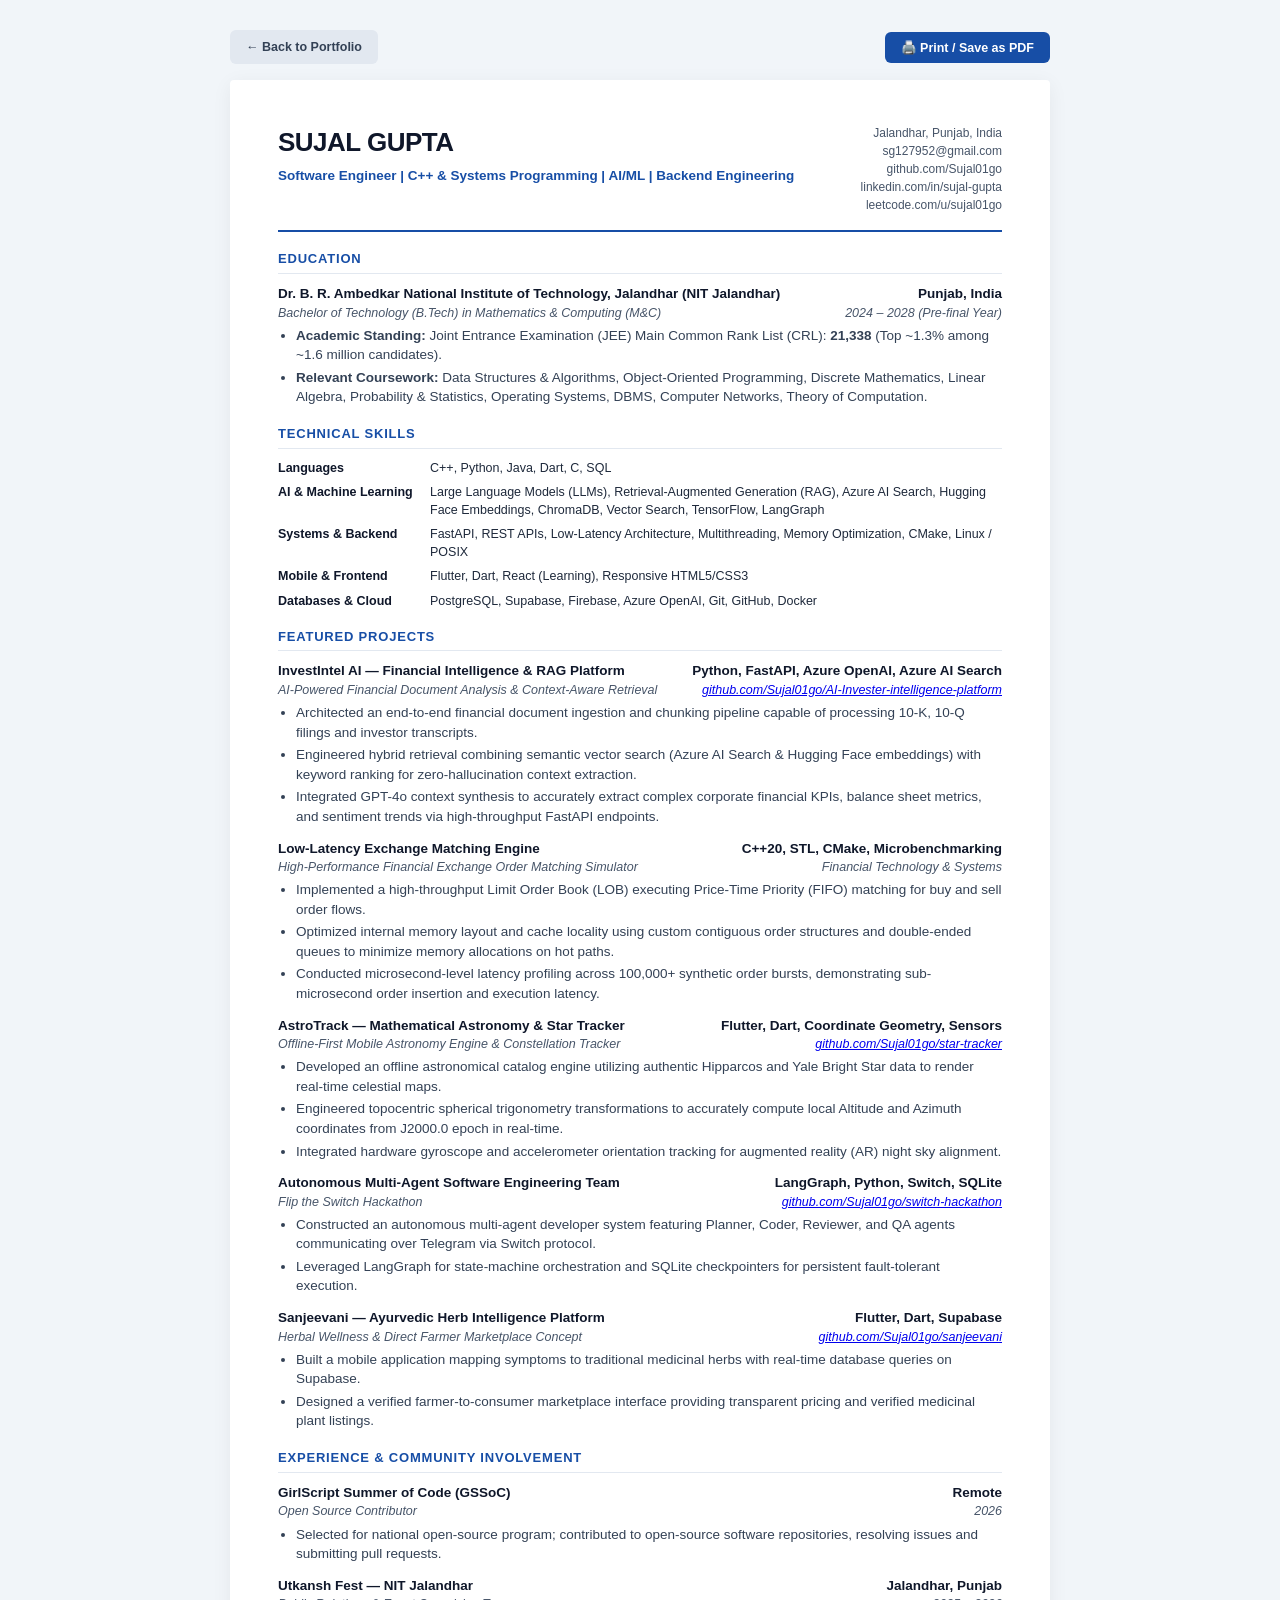
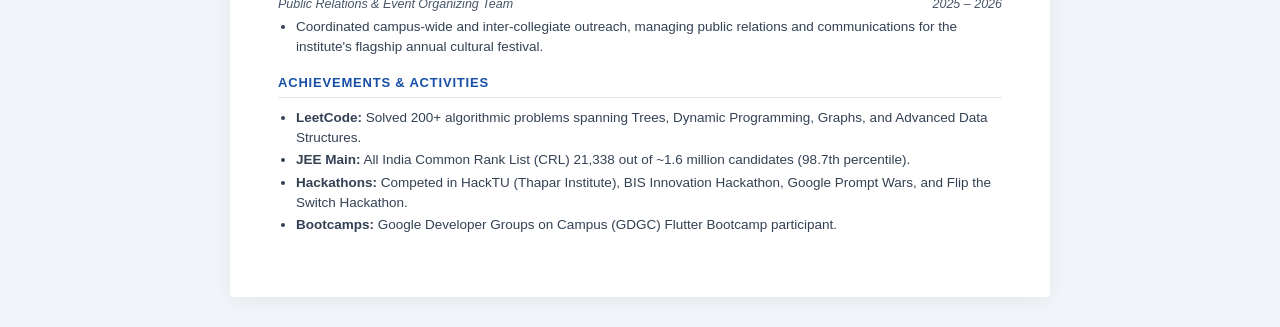
==== assets/resume/resume.html @ 84b076a3 "feat: initial commit - Rishi Ahuja inspired portfolio for Sujal Gupta" ====
<!DOCTYPE html>
<html lang="en">
<head>
  <meta charset="UTF-8">
  <meta name="viewport" content="width=device-width, initial-scale=1.0">
  <title>Sujal Gupta — Résumé</title>
  <style>
    :root {
      --text: #1e293b;
      --muted: #475569;
      --accent: #174ea6;
      --border: #e2e8f0;
      --bg: #ffffff;
    }
    * { box-sizing: border-box; margin: 0; padding: 0; }
    body {
      font-family: -apple-system, BlinkMacSystemFont, "Segoe UI", Roboto, "Helvetica Neue", Arial, sans-serif;
      color: var(--text);
      background: #f1f5f9;
      line-height: 1.45;
      font-size: 13.5px;
      padding: 30px 15px;
    }
    .page {
      max-width: 820px;
      margin: 0 auto;
      background: var(--bg);
      padding: 44px 48px;
      box-shadow: 0 4px 20px rgba(0,0,0,0.06);
      border-radius: 4px;
    }
    .header {
      border-bottom: 2px solid var(--accent);
      padding-bottom: 16px;
      margin-bottom: 18px;
      display: flex;
      justify-content: space-between;
      align-items: flex-start;
    }
    .header h1 {
      font-size: 26px;
      font-weight: 700;
      color: #0f172a;
      letter-spacing: -0.5px;
    }
    .header .subtitle {
      font-size: 13.5px;
      color: var(--accent);
      font-weight: 600;
      margin-top: 4px;
    }
    .contact-info {
      text-align: right;
      font-size: 12px;
      color: var(--muted);
      line-height: 1.5;
    }
    .contact-info a {
      color: inherit;
      text-decoration: none;
    }
    .contact-info a:hover {
      color: var(--accent);
      text-decoration: underline;
    }
    .section {
      margin-bottom: 18px;
    }
    .section-title {
      font-size: 13px;
      font-weight: 700;
      text-transform: uppercase;
      letter-spacing: 0.8px;
      color: var(--accent);
      border-bottom: 1px solid var(--border);
      padding-bottom: 4px;
      margin-bottom: 10px;
    }
    .item {
      margin-bottom: 12px;
    }
    .item-header {
      display: flex;
      justify-content: space-between;
      font-weight: 600;
      font-size: 13.5px;
      color: #0f172a;
    }
    .item-sub {
      display: flex;
      justify-content: space-between;
      font-style: italic;
      color: var(--muted);
      font-size: 12.5px;
      margin-bottom: 4px;
    }
    ul.bullets {
      padding-left: 18px;
      margin-top: 4px;
    }
    ul.bullets li {
      margin-bottom: 3px;
      color: #334155;
    }
    .skills-grid {
      display: grid;
      grid-template-columns: 140px 1fr;
      gap: 6px 12px;
      font-size: 12.5px;
    }
    .skill-cat {
      font-weight: 600;
      color: #0f172a;
    }
    .print-bar {
      max-width: 820px;
      margin: 0 auto 16px auto;
      display: flex;
      justify-content: space-between;
      align-items: center;
    }
    .btn {
      display: inline-flex;
      align-items: center;
      gap: 6px;
      padding: 8px 16px;
      background: var(--accent);
      color: white;
      text-decoration: none;
      border-radius: 6px;
      font-weight: 600;
      font-size: 12.5px;
      border: none;
      cursor: pointer;
    }
    .btn-secondary {
      background: #e2e8f0;
      color: #334155;
    }
    @media print {
      body { background: white; padding: 0; }
      .page { box-shadow: none; padding: 0; }
      .print-bar { display: none; }
    }
  </style>
</head>
<body>
  <div class="print-bar">
    <a href="../../index.html" class="btn btn-secondary">← Back to Portfolio</a>
    <button onclick="window.print()" class="btn">🖨️ Print / Save as PDF</button>
  </div>

  <div class="page">
    <header class="header">
      <div>
        <h1>SUJAL GUPTA</h1>
        <div class="subtitle">Software Engineer | C++ &amp; Systems Programming | AI/ML | Backend Engineering</div>
      </div>
      <div class="contact-info">
        <div>Jalandhar, Punjab, India</div>
        <div><a href="mailto:sg127952@gmail.com">sg127952@gmail.com</a></div>
        <div><a href="https://github.com/Sujal01go" target="_blank">github.com/Sujal01go</a></div>
        <div><a href="https://linkedin.com/in/sujal-gupta-4198b9368/" target="_blank">linkedin.com/in/sujal-gupta</a></div>
        <div><a href="https://leetcode.com/u/sujal01go/" target="_blank">leetcode.com/u/sujal01go</a></div>
      </div>
    </header>

    <section class="section">
      <h2 class="section-title">Education</h2>
      <div class="item">
        <div class="item-header">
          <span>Dr. B. R. Ambedkar National Institute of Technology, Jalandhar (NIT Jalandhar)</span>
          <span>Punjab, India</span>
        </div>
        <div class="item-sub">
          <span>Bachelor of Technology (B.Tech) in Mathematics &amp; Computing (M&amp;C)</span>
          <span>2024 – 2028 (Pre-final Year)</span>
        </div>
        <ul class="bullets">
          <li><strong>Academic Standing:</strong> Joint Entrance Examination (JEE) Main Common Rank List (CRL): <strong>21,338</strong> (Top ~1.3% among ~1.6 million candidates).</li>
          <li><strong>Relevant Coursework:</strong> Data Structures &amp; Algorithms, Object-Oriented Programming, Discrete Mathematics, Linear Algebra, Probability &amp; Statistics, Operating Systems, DBMS, Computer Networks, Theory of Computation.</li>
        </ul>
      </div>
    </section>

    <section class="section">
      <h2 class="section-title">Technical Skills</h2>
      <div class="skills-grid">
        <div class="skill-cat">Languages</div>
        <div>C++, Python, Java, Dart, C, SQL</div>
        <div class="skill-cat">AI &amp; Machine Learning</div>
        <div>Large Language Models (LLMs), Retrieval-Augmented Generation (RAG), Azure AI Search, Hugging Face Embeddings, ChromaDB, Vector Search, TensorFlow, LangGraph</div>
        <div class="skill-cat">Systems &amp; Backend</div>
        <div>FastAPI, REST APIs, Low-Latency Architecture, Multithreading, Memory Optimization, CMake, Linux / POSIX</div>
        <div class="skill-cat">Mobile &amp; Frontend</div>
        <div>Flutter, Dart, React (Learning), Responsive HTML5/CSS3</div>
        <div class="skill-cat">Databases &amp; Cloud</div>
        <div>PostgreSQL, Supabase, Firebase, Azure OpenAI, Git, GitHub, Docker</div>
      </div>
    </section>

    <section class="section">
      <h2 class="section-title">Featured Projects</h2>
      
      <div class="item">
        <div class="item-header">
          <span>InvestIntel AI — Financial Intelligence &amp; RAG Platform</span>
          <span>Python, FastAPI, Azure OpenAI, Azure AI Search</span>
        </div>
        <div class="item-sub">
          <span>AI-Powered Financial Document Analysis &amp; Context-Aware Retrieval</span>
          <span><a href="https://github.com/Sujal01go/AI-Invester-intelligence-platform" target="_blank">github.com/Sujal01go/AI-Invester-intelligence-platform</a></span>
        </div>
        <ul class="bullets">
          <li>Architected an end-to-end financial document ingestion and chunking pipeline capable of processing 10-K, 10-Q filings and investor transcripts.</li>
          <li>Engineered hybrid retrieval combining semantic vector search (Azure AI Search &amp; Hugging Face embeddings) with keyword ranking for zero-hallucination context extraction.</li>
          <li>Integrated GPT-4o context synthesis to accurately extract complex corporate financial KPIs, balance sheet metrics, and sentiment trends via high-throughput FastAPI endpoints.</li>
        </ul>
      </div>

      <div class="item">
        <div class="item-header">
          <span>Low-Latency Exchange Matching Engine</span>
          <span>C++20, STL, CMake, Microbenchmarking</span>
        </div>
        <div class="item-sub">
          <span>High-Performance Financial Exchange Order Matching Simulator</span>
          <span>Financial Technology &amp; Systems</span>
        </div>
        <ul class="bullets">
          <li>Implemented a high-throughput Limit Order Book (LOB) executing Price-Time Priority (FIFO) matching for buy and sell order flows.</li>
          <li>Optimized internal memory layout and cache locality using custom contiguous order structures and double-ended queues to minimize memory allocations on hot paths.</li>
          <li>Conducted microsecond-level latency profiling across 100,000+ synthetic order bursts, demonstrating sub-microsecond order insertion and execution latency.</li>
        </ul>
      </div>

      <div class="item">
        <div class="item-header">
          <span>AstroTrack — Mathematical Astronomy &amp; Star Tracker</span>
          <span>Flutter, Dart, Coordinate Geometry, Sensors</span>
        </div>
        <div class="item-sub">
          <span>Offline-First Mobile Astronomy Engine &amp; Constellation Tracker</span>
          <span><a href="https://github.com/Sujal01go/star-tracker" target="_blank">github.com/Sujal01go/star-tracker</a></span>
        </div>
        <ul class="bullets">
          <li>Developed an offline astronomical catalog engine utilizing authentic Hipparcos and Yale Bright Star data to render real-time celestial maps.</li>
          <li>Engineered topocentric spherical trigonometry transformations to accurately compute local Altitude and Azimuth coordinates from J2000.0 epoch in real-time.</li>
          <li>Integrated hardware gyroscope and accelerometer orientation tracking for augmented reality (AR) night sky alignment.</li>
        </ul>
      </div>

      <div class="item">
        <div class="item-header">
          <span>Autonomous Multi-Agent Software Engineering Team</span>
          <span>LangGraph, Python, Switch, SQLite</span>
        </div>
        <div class="item-sub">
          <span>Flip the Switch Hackathon</span>
          <span><a href="https://github.com/Sujal01go/switch-hackathon" target="_blank">github.com/Sujal01go/switch-hackathon</a></span>
        </div>
        <ul class="bullets">
          <li>Constructed an autonomous multi-agent developer system featuring Planner, Coder, Reviewer, and QA agents communicating over Telegram via Switch protocol.</li>
          <li>Leveraged LangGraph for state-machine orchestration and SQLite checkpointers for persistent fault-tolerant execution.</li>
        </ul>
      </div>

      <div class="item">
        <div class="item-header">
          <span>Sanjeevani — Ayurvedic Herb Intelligence Platform</span>
          <span>Flutter, Dart, Supabase</span>
        </div>
        <div class="item-sub">
          <span>Herbal Wellness &amp; Direct Farmer Marketplace Concept</span>
          <span><a href="https://github.com/Sujal01go/sanjeevani" target="_blank">github.com/Sujal01go/sanjeevani</a></span>
        </div>
        <ul class="bullets">
          <li>Built a mobile application mapping symptoms to traditional medicinal herbs with real-time database queries on Supabase.</li>
          <li>Designed a verified farmer-to-consumer marketplace interface providing transparent pricing and verified medicinal plant listings.</li>
        </ul>
      </div>
    </section>

    <section class="section">
      <h2 class="section-title">Experience &amp; Community Involvement</h2>
      <div class="item">
        <div class="item-header">
          <span>GirlScript Summer of Code (GSSoC)</span>
          <span>Remote</span>
        </div>
        <div class="item-sub">
          <span>Open Source Contributor</span>
          <span>2026</span>
        </div>
        <ul class="bullets">
          <li>Selected for national open-source program; contributed to open-source software repositories, resolving issues and submitting pull requests.</li>
        </ul>
      </div>

      <div class="item">
        <div class="item-header">
          <span>Utkansh Fest — NIT Jalandhar</span>
          <span>Jalandhar, Punjab</span>
        </div>
        <div class="item-sub">
          <span>Public Relations &amp; Event Organizing Team</span>
          <span>2025 – 2026</span>
        </div>
        <ul class="bullets">
          <li>Coordinated campus-wide and inter-collegiate outreach, managing public relations and communications for the institute's flagship annual cultural festival.</li>
        </ul>
      </div>
    </section>

    <section class="section">
      <h2 class="section-title">Achievements &amp; Activities</h2>
      <ul class="bullets">
        <li><strong>LeetCode:</strong> Solved 200+ algorithmic problems spanning Trees, Dynamic Programming, Graphs, and Advanced Data Structures.</li>
        <li><strong>JEE Main:</strong> All India Common Rank List (CRL) 21,338 out of ~1.6 million candidates (98.7th percentile).</li>
        <li><strong>Hackathons:</strong> Competed in HackTU (Thapar Institute), BIS Innovation Hackathon, Google Prompt Wars, and Flip the Switch Hackathon.</li>
        <li><strong>Bootcamps:</strong> Google Developer Groups on Campus (GDGC) Flutter Bootcamp participant.</li>
      </ul>
    </section>
  </div>
</body>
</html>
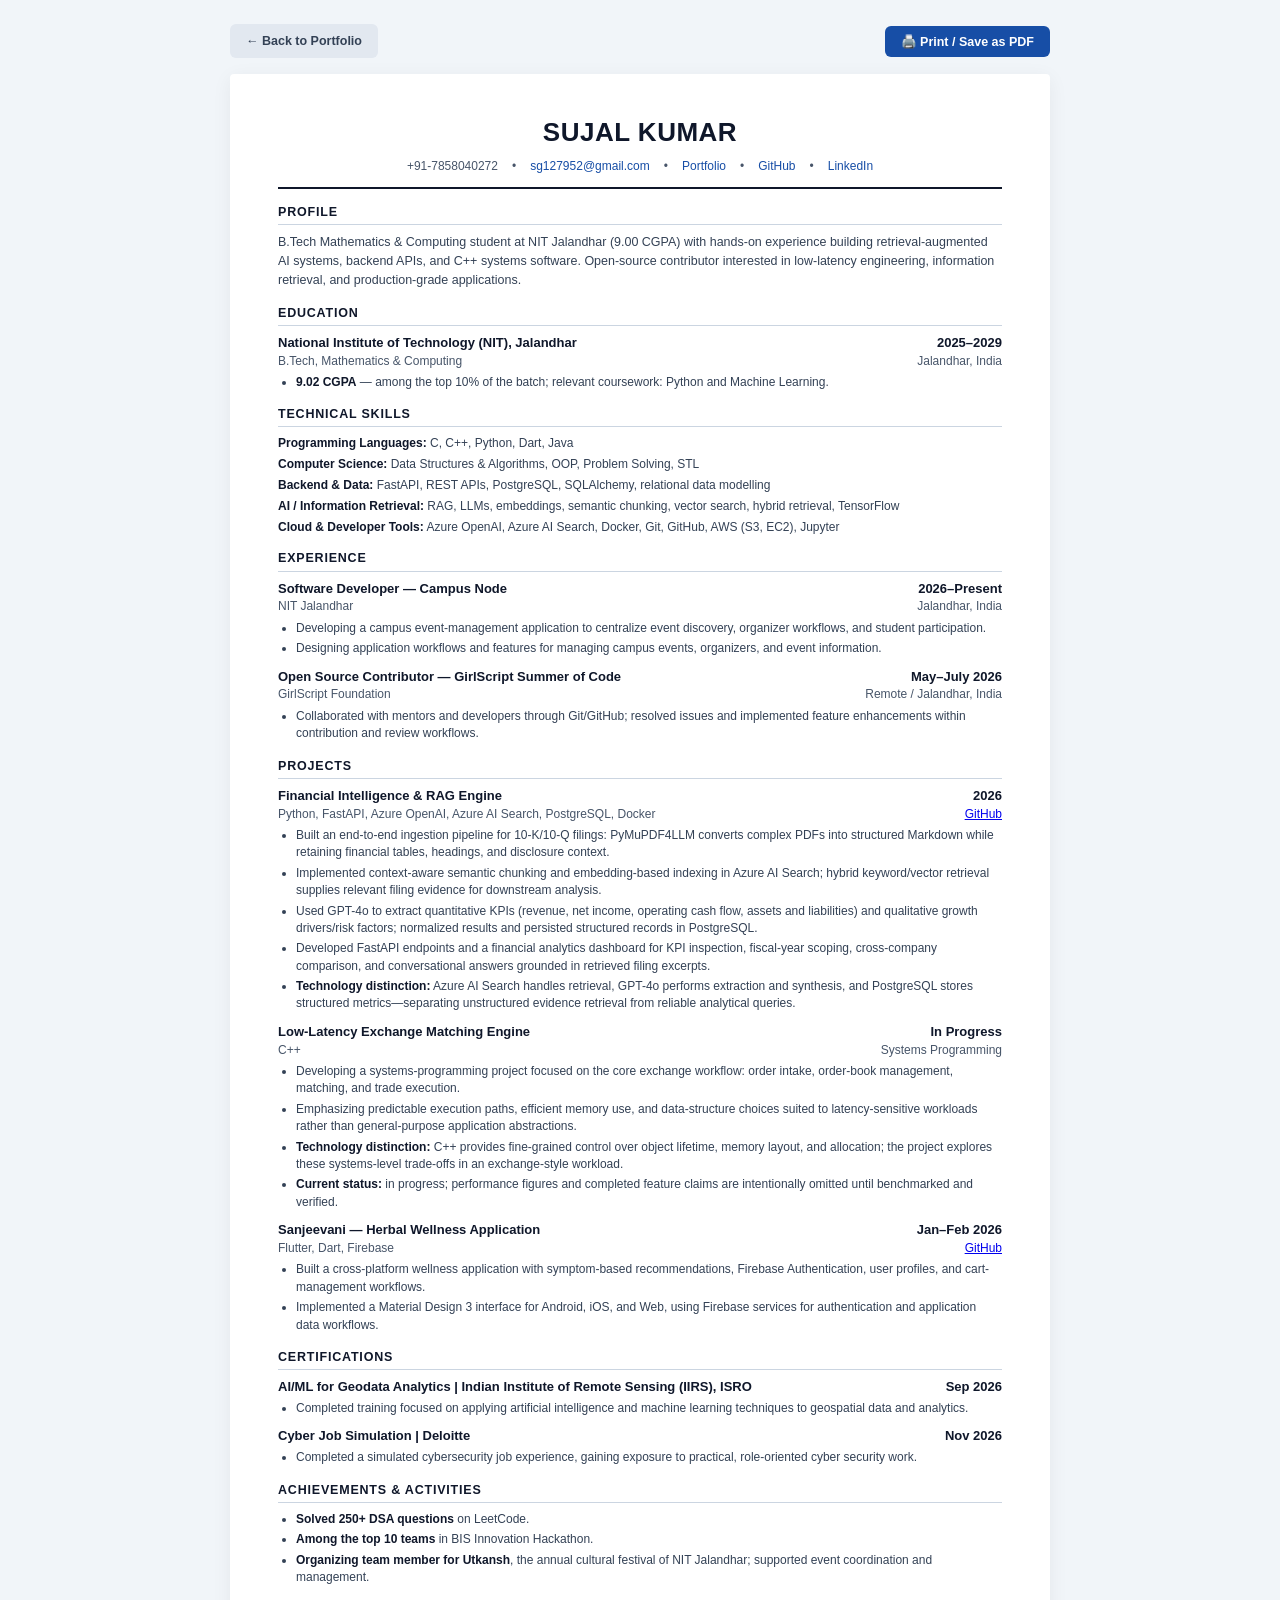
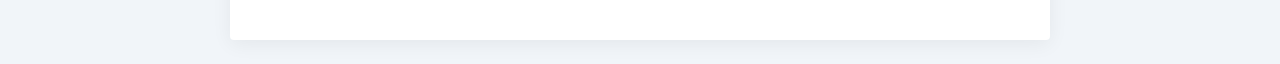
==== commit d63804d6: "feat: synchronize website and resume to exact resume records with advanced mobile optimization" ====
--- a/assets/resume/resume.html
+++ b/assets/resume/resume.html
@@ -3,7 +3,7 @@
 <head>
   <meta charset="UTF-8">
   <meta name="viewport" content="width=device-width, initial-scale=1.0">
-  <title>Sujal Gupta — Résumé</title>
+  <title>Sujal Kumar — Résumé</title>
   <style>
     :root {
       --text: #1e293b;
@@ -18,98 +18,106 @@
       color: var(--text);
       background: #f1f5f9;
       line-height: 1.45;
-      font-size: 13.5px;
-      padding: 30px 15px;
+      font-size: 13px;
+      padding: 24px 12px;
     }
     .page {
       max-width: 820px;
       margin: 0 auto;
       background: var(--bg);
-      padding: 44px 48px;
+      padding: 40px 48px;
       box-shadow: 0 4px 20px rgba(0,0,0,0.06);
       border-radius: 4px;
     }
     .header {
-      border-bottom: 2px solid var(--accent);
-      padding-bottom: 16px;
-      margin-bottom: 18px;
-      display: flex;
-      justify-content: space-between;
-      align-items: flex-start;
+      border-bottom: 2px solid #0f172a;
+      padding-bottom: 12px;
+      margin-bottom: 14px;
+      text-align: center;
     }
     .header h1 {
       font-size: 26px;
-      font-weight: 700;
-      color: #0f172a;
-      letter-spacing: -0.5px;
-    }
-    .header .subtitle {
-      font-size: 13.5px;
-      color: var(--accent);
-      font-weight: 600;
-      margin-top: 4px;
+      font-weight: 800;
+      color: #0f172a;
+      letter-spacing: 0.5px;
+      text-transform: uppercase;
+      margin-bottom: 6px;
     }
     .contact-info {
-      text-align: right;
       font-size: 12px;
       color: var(--muted);
-      line-height: 1.5;
+      display: flex;
+      flex-wrap: wrap;
+      justify-content: center;
+      gap: 6px 14px;
     }
     .contact-info a {
-      color: inherit;
+      color: var(--accent);
       text-decoration: none;
+      font-weight: 500;
     }
     .contact-info a:hover {
-      color: var(--accent);
       text-decoration: underline;
     }
     .section {
-      margin-bottom: 18px;
+      margin-bottom: 14px;
     }
     .section-title {
-      font-size: 13px;
-      font-weight: 700;
+      font-size: 12.5px;
+      font-weight: 800;
       text-transform: uppercase;
       letter-spacing: 0.8px;
-      color: var(--accent);
-      border-bottom: 1px solid var(--border);
-      padding-bottom: 4px;
+      color: #0f172a;
+      border-bottom: 1px solid #cbd5e1;
+      padding-bottom: 3px;
+      margin-bottom: 8px;
+    }
+    .item {
       margin-bottom: 10px;
     }
-    .item {
-      margin-bottom: 12px;
-    }
     .item-header {
       display: flex;
       justify-content: space-between;
-      font-weight: 600;
-      font-size: 13.5px;
+      font-weight: 700;
+      font-size: 13px;
       color: #0f172a;
     }
     .item-sub {
       display: flex;
       justify-content: space-between;
-      font-style: italic;
       color: var(--muted);
+      font-size: 12px;
+      margin-bottom: 4px;
+    }
+    .profile-p {
+      color: #334155;
       font-size: 12.5px;
-      margin-bottom: 4px;
+      line-height: 1.5;
     }
     ul.bullets {
       padding-left: 18px;
-      margin-top: 4px;
+      margin-top: 3px;
     }
     ul.bullets li {
       margin-bottom: 3px;
       color: #334155;
-    }
-    .skills-grid {
-      display: grid;
-      grid-template-columns: 140px 1fr;
-      gap: 6px 12px;
-      font-size: 12.5px;
-    }
-    .skill-cat {
-      font-weight: 600;
+      line-height: 1.45;
+      font-size: 12px;
+    }
+    ul.bullets li strong {
+      color: #0f172a;
+    }
+    .skills-block {
+      display: flex;
+      flex-direction: column;
+      gap: 4px;
+      font-size: 12px;
+      color: #334155;
+    }
+    .skills-block div {
+      line-height: 1.4;
+    }
+    .skills-block strong {
       color: #0f172a;
     }
     .print-bar {
@@ -118,6 +126,7 @@
       display: flex;
       justify-content: space-between;
       align-items: center;
+      gap: 10px;
     }
     .btn {
       display: inline-flex;
@@ -139,7 +148,7 @@
     }
     @media print {
       body { background: white; padding: 0; }
-      .page { box-shadow: none; padding: 0; }
+      .page { box-shadow: none; padding: 0; max-width: 100%; }
       .print-bar { display: none; }
     }
   </style>
@@ -152,173 +161,178 @@
 
   <div class="page">
     <header class="header">
-      <div>
-        <h1>SUJAL GUPTA</h1>
-        <div class="subtitle">Software Engineer | C++ &amp; Systems Programming | AI/ML | Backend Engineering</div>
-      </div>
+      <h1>SUJAL KUMAR</h1>
       <div class="contact-info">
-        <div>Jalandhar, Punjab, India</div>
-        <div><a href="mailto:sg127952@gmail.com">sg127952@gmail.com</a></div>
-        <div><a href="https://github.com/Sujal01go" target="_blank">github.com/Sujal01go</a></div>
-        <div><a href="https://linkedin.com/in/sujal-gupta-4198b9368/" target="_blank">linkedin.com/in/sujal-gupta</a></div>
-        <div><a href="https://leetcode.com/u/sujal01go/" target="_blank">leetcode.com/u/sujal01go</a></div>
+        <span>+91-7858040272</span>
+        <span>•</span>
+        <span><a href="mailto:sg127952@gmail.com">sg127952@gmail.com</a></span>
+        <span>•</span>
+        <span><a href="../../index.html">Portfolio</a></span>
+        <span>•</span>
+        <span><a href="https://github.com/Sujal01go" target="_blank">GitHub</a></span>
+        <span>•</span>
+        <span><a href="https://www.linkedin.com/in/sujal-gupta-4198b9368/" target="_blank">LinkedIn</a></span>
       </div>
     </header>
 
-    <section class="section">
-      <h2 class="section-title">Education</h2>
-      <div class="item">
-        <div class="item-header">
-          <span>Dr. B. R. Ambedkar National Institute of Technology, Jalandhar (NIT Jalandhar)</span>
-          <span>Punjab, India</span>
-        </div>
-        <div class="item-sub">
-          <span>Bachelor of Technology (B.Tech) in Mathematics &amp; Computing (M&amp;C)</span>
-          <span>2024 – 2028 (Pre-final Year)</span>
-        </div>
-        <ul class="bullets">
-          <li><strong>Academic Standing:</strong> Joint Entrance Examination (JEE) Main Common Rank List (CRL): <strong>21,338</strong> (Top ~1.3% among ~1.6 million candidates).</li>
-          <li><strong>Relevant Coursework:</strong> Data Structures &amp; Algorithms, Object-Oriented Programming, Discrete Mathematics, Linear Algebra, Probability &amp; Statistics, Operating Systems, DBMS, Computer Networks, Theory of Computation.</li>
-        </ul>
-      </div>
-    </section>
-
-    <section class="section">
-      <h2 class="section-title">Technical Skills</h2>
-      <div class="skills-grid">
-        <div class="skill-cat">Languages</div>
-        <div>C++, Python, Java, Dart, C, SQL</div>
-        <div class="skill-cat">AI &amp; Machine Learning</div>
-        <div>Large Language Models (LLMs), Retrieval-Augmented Generation (RAG), Azure AI Search, Hugging Face Embeddings, ChromaDB, Vector Search, TensorFlow, LangGraph</div>
-        <div class="skill-cat">Systems &amp; Backend</div>
-        <div>FastAPI, REST APIs, Low-Latency Architecture, Multithreading, Memory Optimization, CMake, Linux / POSIX</div>
-        <div class="skill-cat">Mobile &amp; Frontend</div>
-        <div>Flutter, Dart, React (Learning), Responsive HTML5/CSS3</div>
-        <div class="skill-cat">Databases &amp; Cloud</div>
-        <div>PostgreSQL, Supabase, Firebase, Azure OpenAI, Git, GitHub, Docker</div>
-      </div>
-    </section>
-
-    <section class="section">
-      <h2 class="section-title">Featured Projects</h2>
-      
-      <div class="item">
-        <div class="item-header">
-          <span>InvestIntel AI — Financial Intelligence &amp; RAG Platform</span>
-          <span>Python, FastAPI, Azure OpenAI, Azure AI Search</span>
-        </div>
-        <div class="item-sub">
-          <span>AI-Powered Financial Document Analysis &amp; Context-Aware Retrieval</span>
-          <span><a href="https://github.com/Sujal01go/AI-Invester-intelligence-platform" target="_blank">github.com/Sujal01go/AI-Invester-intelligence-platform</a></span>
-        </div>
-        <ul class="bullets">
-          <li>Architected an end-to-end financial document ingestion and chunking pipeline capable of processing 10-K, 10-Q filings and investor transcripts.</li>
-          <li>Engineered hybrid retrieval combining semantic vector search (Azure AI Search &amp; Hugging Face embeddings) with keyword ranking for zero-hallucination context extraction.</li>
-          <li>Integrated GPT-4o context synthesis to accurately extract complex corporate financial KPIs, balance sheet metrics, and sentiment trends via high-throughput FastAPI endpoints.</li>
+    <!-- PROFILE -->
+    <section class="section">
+      <h2 class="section-title">PROFILE</h2>
+      <p class="profile-p">
+        B.Tech Mathematics &amp; Computing student at NIT Jalandhar (9.00 CGPA) with hands-on experience building retrieval-augmented AI systems, backend APIs, and C++ systems software. Open-source contributor interested in low-latency engineering, information retrieval, and production-grade applications.
+      </p>
+    </section>
+
+    <!-- EDUCATION -->
+    <section class="section">
+      <h2 class="section-title">EDUCATION</h2>
+      <div class="item">
+        <div class="item-header">
+          <span>National Institute of Technology (NIT), Jalandhar</span>
+          <span>2025–2029</span>
+        </div>
+        <div class="item-sub">
+          <span>B.Tech, Mathematics &amp; Computing</span>
+          <span>Jalandhar, India</span>
+        </div>
+        <ul class="bullets">
+          <li><strong>9.02 CGPA</strong> — among the top 10% of the batch; relevant coursework: Python and Machine Learning.</li>
+        </ul>
+      </div>
+    </section>
+
+    <!-- TECHNICAL SKILLS -->
+    <section class="section">
+      <h2 class="section-title">TECHNICAL SKILLS</h2>
+      <div class="skills-block">
+        <div><strong>Programming Languages:</strong> C, C++, Python, Dart, Java</div>
+        <div><strong>Computer Science:</strong> Data Structures &amp; Algorithms, OOP, Problem Solving, STL</div>
+        <div><strong>Backend &amp; Data:</strong> FastAPI, REST APIs, PostgreSQL, SQLAlchemy, relational data modelling</div>
+        <div><strong>AI / Information Retrieval:</strong> RAG, LLMs, embeddings, semantic chunking, vector search, hybrid retrieval, TensorFlow</div>
+        <div><strong>Cloud &amp; Developer Tools:</strong> Azure OpenAI, Azure AI Search, Docker, Git, GitHub, AWS (S3, EC2), Jupyter</div>
+      </div>
+    </section>
+
+    <!-- EXPERIENCE -->
+    <section class="section">
+      <h2 class="section-title">EXPERIENCE</h2>
+
+      <div class="item">
+        <div class="item-header">
+          <span>Software Developer — Campus Node</span>
+          <span>2026–Present</span>
+        </div>
+        <div class="item-sub">
+          <span>NIT Jalandhar</span>
+          <span>Jalandhar, India</span>
+        </div>
+        <ul class="bullets">
+          <li>Developing a campus event-management application to centralize event discovery, organizer workflows, and student participation.</li>
+          <li>Designing application workflows and features for managing campus events, organizers, and event information.</li>
+        </ul>
+      </div>
+
+      <div class="item">
+        <div class="item-header">
+          <span>Open Source Contributor — GirlScript Summer of Code</span>
+          <span>May–July 2026</span>
+        </div>
+        <div class="item-sub">
+          <span>GirlScript Foundation</span>
+          <span>Remote / Jalandhar, India</span>
+        </div>
+        <ul class="bullets">
+          <li>Collaborated with mentors and developers through Git/GitHub; resolved issues and implemented feature enhancements within contribution and review workflows.</li>
+        </ul>
+      </div>
+    </section>
+
+    <!-- PROJECTS -->
+    <section class="section">
+      <h2 class="section-title">PROJECTS</h2>
+
+      <div class="item">
+        <div class="item-header">
+          <span>Financial Intelligence &amp; RAG Engine</span>
+          <span>2026</span>
+        </div>
+        <div class="item-sub">
+          <span>Python, FastAPI, Azure OpenAI, Azure AI Search, PostgreSQL, Docker</span>
+          <span><a href="https://github.com/Sujal01go/AI-Invester-intelligence-platform" target="_blank">GitHub</a></span>
+        </div>
+        <ul class="bullets">
+          <li>Built an end-to-end ingestion pipeline for 10-K/10-Q filings: PyMuPDF4LLM converts complex PDFs into structured Markdown while retaining financial tables, headings, and disclosure context.</li>
+          <li>Implemented context-aware semantic chunking and embedding-based indexing in Azure AI Search; hybrid keyword/vector retrieval supplies relevant filing evidence for downstream analysis.</li>
+          <li>Used GPT-4o to extract quantitative KPIs (revenue, net income, operating cash flow, assets and liabilities) and qualitative growth drivers/risk factors; normalized results and persisted structured records in PostgreSQL.</li>
+          <li>Developed FastAPI endpoints and a financial analytics dashboard for KPI inspection, fiscal-year scoping, cross-company comparison, and conversational answers grounded in retrieved filing excerpts.</li>
+          <li><strong>Technology distinction:</strong> Azure AI Search handles retrieval, GPT-4o performs extraction and synthesis, and PostgreSQL stores structured metrics—separating unstructured evidence retrieval from reliable analytical queries.</li>
         </ul>
       </div>
 
       <div class="item">
         <div class="item-header">
           <span>Low-Latency Exchange Matching Engine</span>
-          <span>C++20, STL, CMake, Microbenchmarking</span>
-        </div>
-        <div class="item-sub">
-          <span>High-Performance Financial Exchange Order Matching Simulator</span>
-          <span>Financial Technology &amp; Systems</span>
-        </div>
-        <ul class="bullets">
-          <li>Implemented a high-throughput Limit Order Book (LOB) executing Price-Time Priority (FIFO) matching for buy and sell order flows.</li>
-          <li>Optimized internal memory layout and cache locality using custom contiguous order structures and double-ended queues to minimize memory allocations on hot paths.</li>
-          <li>Conducted microsecond-level latency profiling across 100,000+ synthetic order bursts, demonstrating sub-microsecond order insertion and execution latency.</li>
-        </ul>
-      </div>
-
-      <div class="item">
-        <div class="item-header">
-          <span>AstroTrack — Mathematical Astronomy &amp; Star Tracker</span>
-          <span>Flutter, Dart, Coordinate Geometry, Sensors</span>
-        </div>
-        <div class="item-sub">
-          <span>Offline-First Mobile Astronomy Engine &amp; Constellation Tracker</span>
-          <span><a href="https://github.com/Sujal01go/star-tracker" target="_blank">github.com/Sujal01go/star-tracker</a></span>
-        </div>
-        <ul class="bullets">
-          <li>Developed an offline astronomical catalog engine utilizing authentic Hipparcos and Yale Bright Star data to render real-time celestial maps.</li>
-          <li>Engineered topocentric spherical trigonometry transformations to accurately compute local Altitude and Azimuth coordinates from J2000.0 epoch in real-time.</li>
-          <li>Integrated hardware gyroscope and accelerometer orientation tracking for augmented reality (AR) night sky alignment.</li>
-        </ul>
-      </div>
-
-      <div class="item">
-        <div class="item-header">
-          <span>Autonomous Multi-Agent Software Engineering Team</span>
-          <span>LangGraph, Python, Switch, SQLite</span>
-        </div>
-        <div class="item-sub">
-          <span>Flip the Switch Hackathon</span>
-          <span><a href="https://github.com/Sujal01go/switch-hackathon" target="_blank">github.com/Sujal01go/switch-hackathon</a></span>
-        </div>
-        <ul class="bullets">
-          <li>Constructed an autonomous multi-agent developer system featuring Planner, Coder, Reviewer, and QA agents communicating over Telegram via Switch protocol.</li>
-          <li>Leveraged LangGraph for state-machine orchestration and SQLite checkpointers for persistent fault-tolerant execution.</li>
-        </ul>
-      </div>
-
-      <div class="item">
-        <div class="item-header">
-          <span>Sanjeevani — Ayurvedic Herb Intelligence Platform</span>
-          <span>Flutter, Dart, Supabase</span>
-        </div>
-        <div class="item-sub">
-          <span>Herbal Wellness &amp; Direct Farmer Marketplace Concept</span>
-          <span><a href="https://github.com/Sujal01go/sanjeevani" target="_blank">github.com/Sujal01go/sanjeevani</a></span>
-        </div>
-        <ul class="bullets">
-          <li>Built a mobile application mapping symptoms to traditional medicinal herbs with real-time database queries on Supabase.</li>
-          <li>Designed a verified farmer-to-consumer marketplace interface providing transparent pricing and verified medicinal plant listings.</li>
-        </ul>
-      </div>
-    </section>
-
-    <section class="section">
-      <h2 class="section-title">Experience &amp; Community Involvement</h2>
-      <div class="item">
-        <div class="item-header">
-          <span>GirlScript Summer of Code (GSSoC)</span>
-          <span>Remote</span>
-        </div>
-        <div class="item-sub">
-          <span>Open Source Contributor</span>
-          <span>2026</span>
-        </div>
-        <ul class="bullets">
-          <li>Selected for national open-source program; contributed to open-source software repositories, resolving issues and submitting pull requests.</li>
-        </ul>
-      </div>
-
-      <div class="item">
-        <div class="item-header">
-          <span>Utkansh Fest — NIT Jalandhar</span>
-          <span>Jalandhar, Punjab</span>
-        </div>
-        <div class="item-sub">
-          <span>Public Relations &amp; Event Organizing Team</span>
-          <span>2025 – 2026</span>
-        </div>
-        <ul class="bullets">
-          <li>Coordinated campus-wide and inter-collegiate outreach, managing public relations and communications for the institute's flagship annual cultural festival.</li>
-        </ul>
-      </div>
-    </section>
-
-    <section class="section">
-      <h2 class="section-title">Achievements &amp; Activities</h2>
+          <span>In Progress</span>
+        </div>
+        <div class="item-sub">
+          <span>C++</span>
+          <span>Systems Programming</span>
+        </div>
+        <ul class="bullets">
+          <li>Developing a systems-programming project focused on the core exchange workflow: order intake, order-book management, matching, and trade execution.</li>
+          <li>Emphasizing predictable execution paths, efficient memory use, and data-structure choices suited to latency-sensitive workloads rather than general-purpose application abstractions.</li>
+          <li><strong>Technology distinction:</strong> C++ provides fine-grained control over object lifetime, memory layout, and allocation; the project explores these systems-level trade-offs in an exchange-style workload.</li>
+          <li><strong>Current status:</strong> in progress; performance figures and completed feature claims are intentionally omitted until benchmarked and verified.</li>
+        </ul>
+      </div>
+
+      <div class="item">
+        <div class="item-header">
+          <span>Sanjeevani — Herbal Wellness Application</span>
+          <span>Jan–Feb 2026</span>
+        </div>
+        <div class="item-sub">
+          <span>Flutter, Dart, Firebase</span>
+          <span><a href="https://github.com/Sujal01go/sanjeevani" target="_blank">GitHub</a></span>
+        </div>
+        <ul class="bullets">
+          <li>Built a cross-platform wellness application with symptom-based recommendations, Firebase Authentication, user profiles, and cart-management workflows.</li>
+          <li>Implemented a Material Design 3 interface for Android, iOS, and Web, using Firebase services for authentication and application data workflows.</li>
+        </ul>
+      </div>
+    </section>
+
+    <!-- CERTIFICATIONS -->
+    <section class="section">
+      <h2 class="section-title">CERTIFICATIONS</h2>
+      <div class="item">
+        <div class="item-header">
+          <span>AI/ML for Geodata Analytics | Indian Institute of Remote Sensing (IIRS), ISRO</span>
+          <span>Sep 2026</span>
+        </div>
+        <ul class="bullets">
+          <li>Completed training focused on applying artificial intelligence and machine learning techniques to geospatial data and analytics.</li>
+        </ul>
+      </div>
+
+      <div class="item">
+        <div class="item-header">
+          <span>Cyber Job Simulation | Deloitte</span>
+          <span>Nov 2026</span>
+        </div>
+        <ul class="bullets">
+          <li>Completed a simulated cybersecurity job experience, gaining exposure to practical, role-oriented cyber security work.</li>
+        </ul>
+      </div>
+    </section>
+
+    <!-- ACHIEVEMENTS & ACTIVITIES -->
+    <section class="section">
+      <h2 class="section-title">ACHIEVEMENTS &amp; ACTIVITIES</h2>
       <ul class="bullets">
-        <li><strong>LeetCode:</strong> Solved 200+ algorithmic problems spanning Trees, Dynamic Programming, Graphs, and Advanced Data Structures.</li>
-        <li><strong>JEE Main:</strong> All India Common Rank List (CRL) 21,338 out of ~1.6 million candidates (98.7th percentile).</li>
-        <li><strong>Hackathons:</strong> Competed in HackTU (Thapar Institute), BIS Innovation Hackathon, Google Prompt Wars, and Flip the Switch Hackathon.</li>
-        <li><strong>Bootcamps:</strong> Google Developer Groups on Campus (GDGC) Flutter Bootcamp participant.</li>
+        <li><strong>Solved 250+ DSA questions</strong> on LeetCode.</li>
+        <li><strong>Among the top 10 teams</strong> in BIS Innovation Hackathon.</li>
+        <li><strong>Organizing team member for Utkansh</strong>, the annual cultural festival of NIT Jalandhar; supported event coordination and management.</li>
       </ul>
     </section>
   </div>
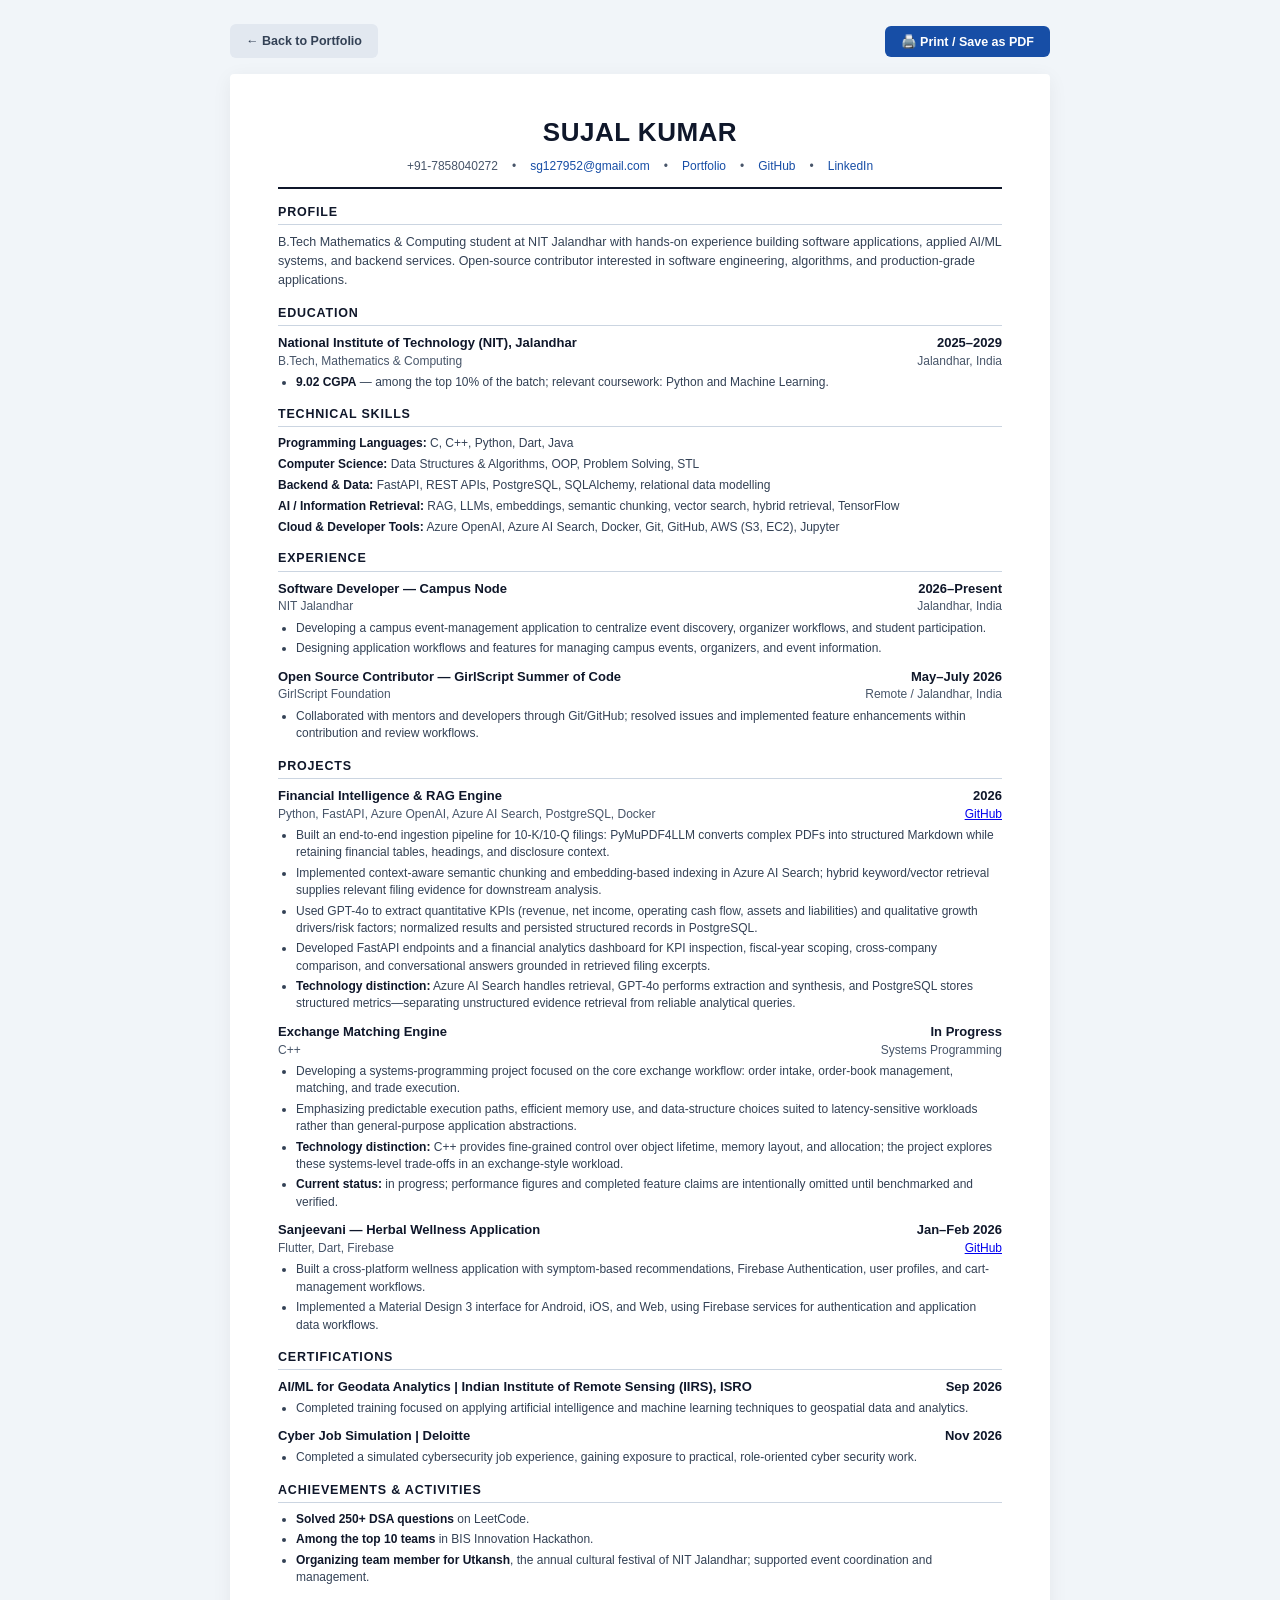
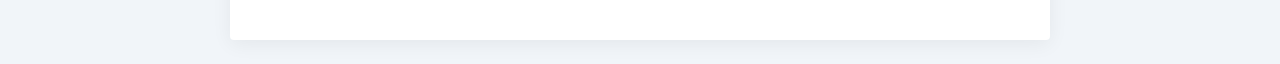
==== commit eb1e5892: "refactor: streamline portfolio per user feedback - Remove CGPA mentions outside the Academic/Educati" ====
--- a/assets/resume/resume.html
+++ b/assets/resume/resume.html
@@ -179,7 +179,7 @@
     <section class="section">
       <h2 class="section-title">PROFILE</h2>
       <p class="profile-p">
-        B.Tech Mathematics &amp; Computing student at NIT Jalandhar (9.00 CGPA) with hands-on experience building retrieval-augmented AI systems, backend APIs, and C++ systems software. Open-source contributor interested in low-latency engineering, information retrieval, and production-grade applications.
+        B.Tech Mathematics &amp; Computing student at NIT Jalandhar with hands-on experience building software applications, applied AI/ML systems, and backend services. Open-source contributor interested in software engineering, algorithms, and production-grade applications.
       </p>
     </section>
 
@@ -271,7 +271,7 @@
 
       <div class="item">
         <div class="item-header">
-          <span>Low-Latency Exchange Matching Engine</span>
+          <span>Exchange Matching Engine</span>
           <span>In Progress</span>
         </div>
         <div class="item-sub">
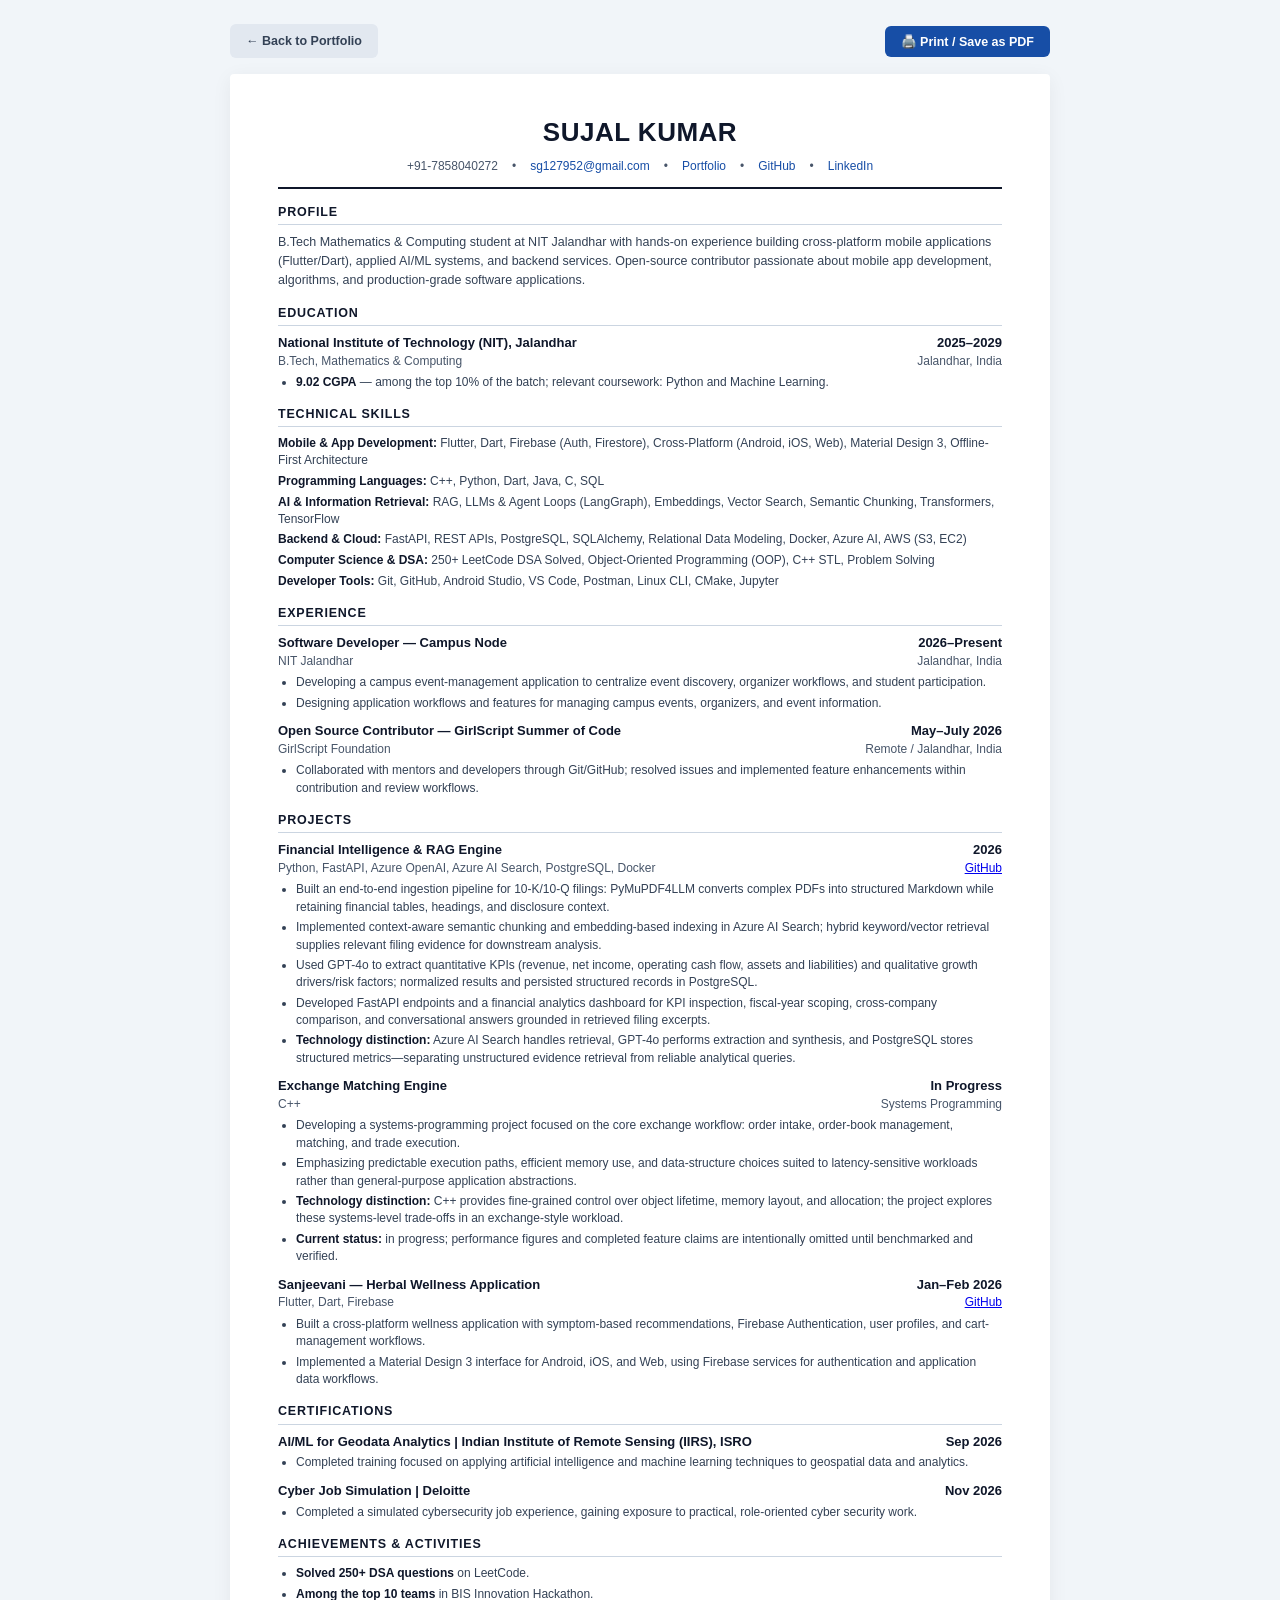
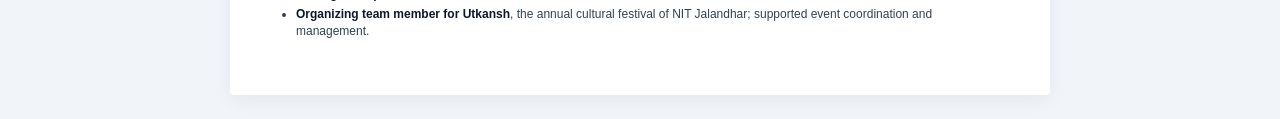
==== commit 67989acb: "feat: remove software engineering chip, showcase app development (Flutter/Dart) and technical skills" ====
--- a/assets/resume/resume.html
+++ b/assets/resume/resume.html
@@ -179,7 +179,7 @@
     <section class="section">
       <h2 class="section-title">PROFILE</h2>
       <p class="profile-p">
-        B.Tech Mathematics &amp; Computing student at NIT Jalandhar with hands-on experience building software applications, applied AI/ML systems, and backend services. Open-source contributor interested in software engineering, algorithms, and production-grade applications.
+        B.Tech Mathematics &amp; Computing student at NIT Jalandhar with hands-on experience building cross-platform mobile applications (Flutter/Dart), applied AI/ML systems, and backend services. Open-source contributor passionate about mobile app development, algorithms, and production-grade software applications.
       </p>
     </section>
 
@@ -205,11 +205,12 @@
     <section class="section">
       <h2 class="section-title">TECHNICAL SKILLS</h2>
       <div class="skills-block">
-        <div><strong>Programming Languages:</strong> C, C++, Python, Dart, Java</div>
-        <div><strong>Computer Science:</strong> Data Structures &amp; Algorithms, OOP, Problem Solving, STL</div>
-        <div><strong>Backend &amp; Data:</strong> FastAPI, REST APIs, PostgreSQL, SQLAlchemy, relational data modelling</div>
-        <div><strong>AI / Information Retrieval:</strong> RAG, LLMs, embeddings, semantic chunking, vector search, hybrid retrieval, TensorFlow</div>
-        <div><strong>Cloud &amp; Developer Tools:</strong> Azure OpenAI, Azure AI Search, Docker, Git, GitHub, AWS (S3, EC2), Jupyter</div>
+        <div><strong>Mobile &amp; App Development:</strong> Flutter, Dart, Firebase (Auth, Firestore), Cross-Platform (Android, iOS, Web), Material Design 3, Offline-First Architecture</div>
+        <div><strong>Programming Languages:</strong> C++, Python, Dart, Java, C, SQL</div>
+        <div><strong>AI &amp; Information Retrieval:</strong> RAG, LLMs &amp; Agent Loops (LangGraph), Embeddings, Vector Search, Semantic Chunking, Transformers, TensorFlow</div>
+        <div><strong>Backend &amp; Cloud:</strong> FastAPI, REST APIs, PostgreSQL, SQLAlchemy, Relational Data Modeling, Docker, Azure AI, AWS (S3, EC2)</div>
+        <div><strong>Computer Science &amp; DSA:</strong> 250+ LeetCode DSA Solved, Object-Oriented Programming (OOP), C++ STL, Problem Solving</div>
+        <div><strong>Developer Tools:</strong> Git, GitHub, Android Studio, VS Code, Postman, Linux CLI, CMake, Jupyter</div>
       </div>
     </section>
 
